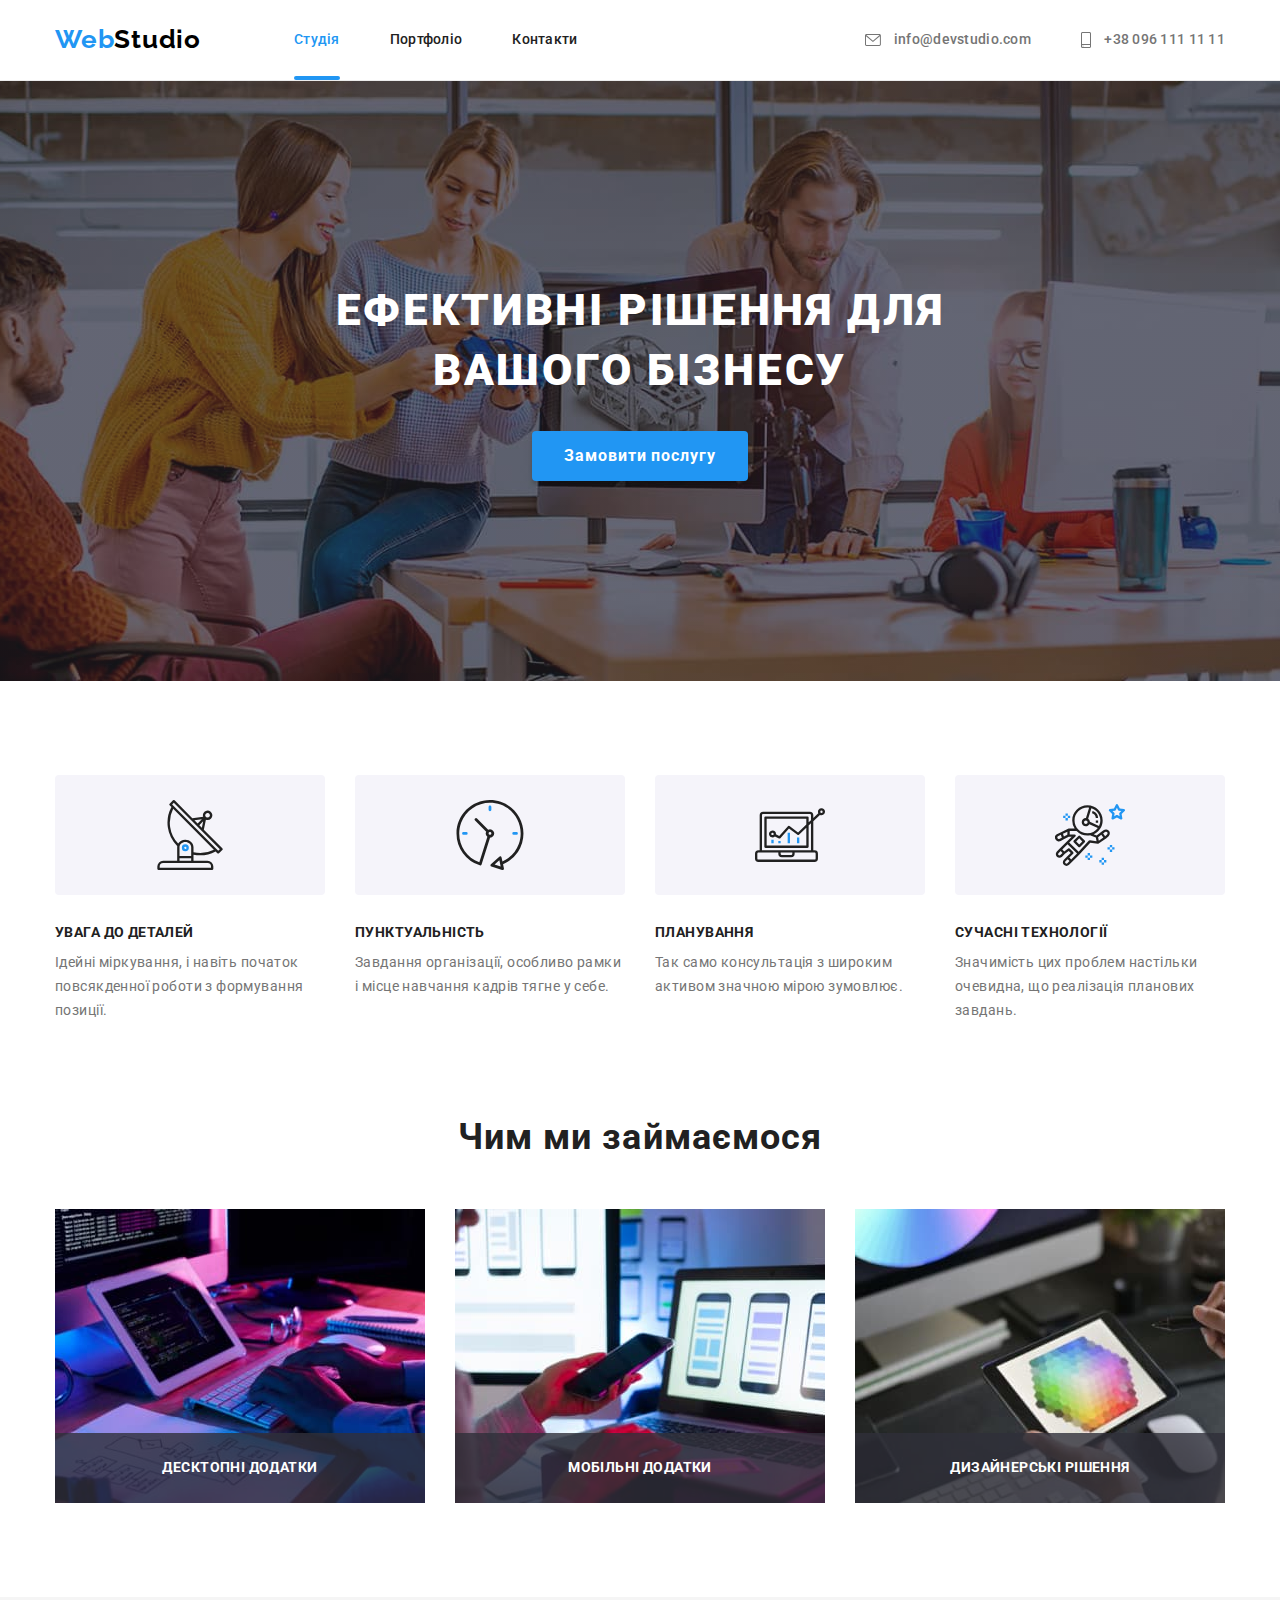
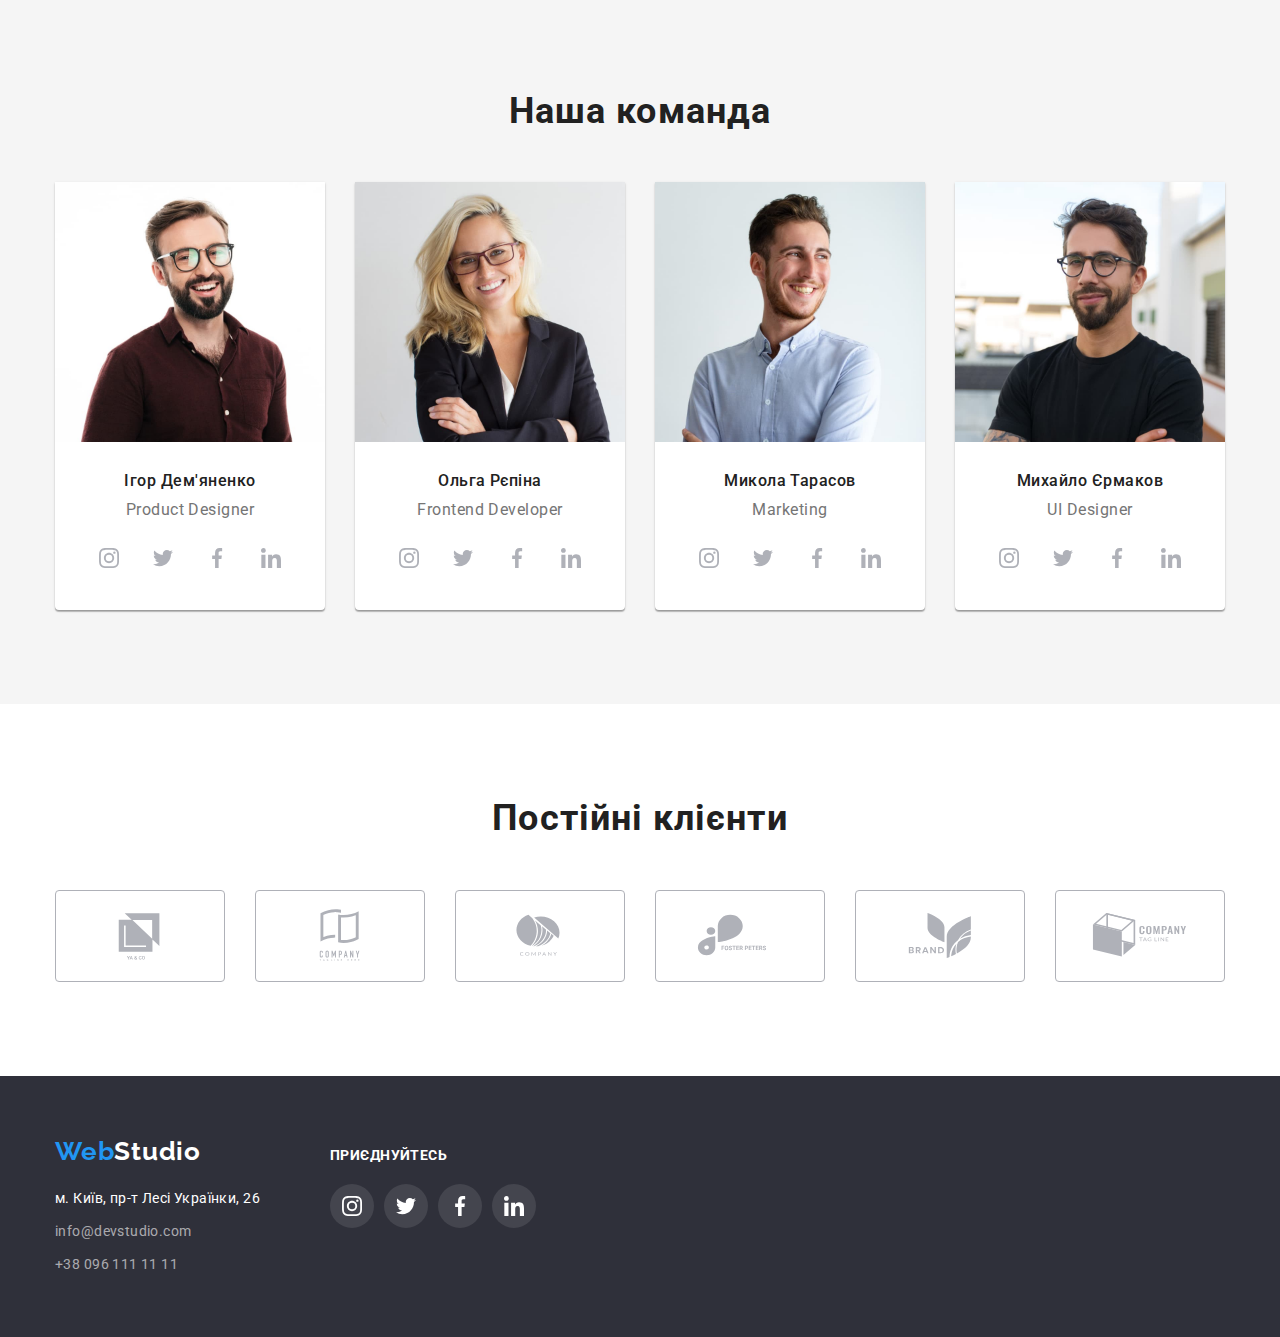
==== index.html @ e6bd4885 "start" ====
<!DOCTYPE html>
<html lang="uk">

  <head>
    <meta charset="UTF-8" />
    <meta http-equiv="X-UA-Compatible" content="IE=edge" />
    <meta name="viewport" content="width=device-width, initial-scale=1.0" />
    <link rel="preconnect" href="https://fonts.googleapis.com" />
    <link rel="preconnect" href="https://fonts.gstatic.com" crossorigin />
    <link
      href="https://fonts.googleapis.com/css2?family=Raleway:wght@700&family=Roboto:wght@400;500;700;900&display=swap"
      rel="stylesheet" />
    <link rel="stylesheet" href="https://cdn.jsdelivr.net/npm/modern-normalize@1.1.0/modern-normalize.min.css" />
    <link rel="stylesheet" href="./css/styles.css" />
    <title>Студія</title>
  </head>

  <body>
    <header class="page-header">
      <div class="container page-header-container">
        <nav class="page-nav">
          <a class="logo logo-header" href="./index.html">Web<span class="logo-beginning">Studio</span>
          </a>
          <ul class="list-nav">
            <li class="nav-item">
              <a href="./index.html" class="list-nav-item item current">Студія</a>
            </li>
            <li class="nav-item">
              <a href="./portfolio.html" class="list-nav-item item">Портфоліо</a>
            </li>
            <li class="nav-item">
              <a href="" class="list-nav-item item">Контакти</a>
            </li>
          </ul>
        </nav>
        <ul class="list-contacts">
          <li class="nav-item">

            <a href="mailto:info@devstudio.com" class="list-contacts-item item" aria-label="емайл">
              <svg class="icon-contacts" width="16" height="12">
                <use href="./images/icons.svg#icon-mail"></use>
              </svg>
              info@devstudio.com</a>
          </li>
          <li class="nav-item">
            <a href="tel:+380961111111" class="list-contacts-item item">
              <svg class="icon-contacts" width="10" height="16">
                <use href="./images/icons.svg#icon-smartphone"></use>
              </svg>
              +38 096 111 11 11</a>
          </li>
        </ul>
      </div>
    </header>

    <main id="Студія">
      <section class="hero">
        <div class="container">
          <h1 class="hero-title">Ефективні рішення для вашого бізнесу</h1>
          <button type="button" class="hero-btn" data-modal-open>Замовити послугу</button>
        </div>
      </section>
      <section class="section">
        <div class="container advantage">
          <h2 class="visually-hidden">Наші особливості</h2>
          <ul class="advantages-list">
            <li class="advantage-item">
              <div class="bcg-icon-advantage">
                <svg class="icon-advantage" width="70" height="70">
                  <use href="./images/icons.svg#icon-antenna"></use>
                </svg>
              </div>
              <h3 class="advantage-title">Увага до деталей</h3>
              <p class="advantage-text">
                Ідейні міркування, і навіть початок повсякденної роботи з
                формування позиції.
              </p>
            </li>
            <li class="advantage-item">
              <div class="bcg-icon-advantage">
                <svg class="icon-advantage" width="70" height="70">
                  <use href="./images/icons.svg#icon-clock"></use>
                </svg>
              </div>
              <h3 class="advantage-title">Пунктуальність</h3>
              <p class="advantage-text">
                Завдання організації, особливо рамки і місце навчання кадрів
                тягне у себе.
              </p>
            </li>
            <li class="advantage-item">
              <div class="bcg-icon-advantage">
                <svg class="icon-advantage" width="70" height="70">
                  <use href="./images/icons.svg#icon-diagram"></use>
                </svg>
              </div>

              <h3 class="advantage-title">Планування</h3>
              <p class="advantage-text">
                Так само консультація з широким активом значною мірою зумовлює.
              </p>
            </li>
            <li class="advantage-item">
              <div class="bcg-icon-advantage">
                <svg class="icon-advantage" width="70" height="70">
                  <use href="./images/icons.svg#icon-astronaut"></use>
                </svg>
              </div>
              <h3 class="advantage-title">Сучасні технології</h3>
              <p class="advantage-text">
                Значимість цих проблем настільки очевидна, що реалізація
                планових завдань.
              </p>
            </li>
          </ul>
        </div>
      </section>
      <section class="section creation">
        <div class="container">
          <h2 class="title">Чим ми займаємося</h2>
          <ul class="creation-list">
            <li class="creation-list-item">
              <div class="creation-card">
                <img src="./images/desktop_applications.jpg" alt="Створення десктопних програм" width="370" height="294"
                  class="creation-item" />
                <p class="creation-text">Десктопні додатки</p>
              </div>
            </li>
            <li class="creation-list-item">
              <div class="creation-card">
                <img src="./images/mobile_applications.jpg" alt="Створення мобільних програм" width="370" height="294"
                  class="creation-item" />
                <p class="creation-text">Мобільні додатки</p>
              </div>

            </li>
            <li class="creation-list-item">
              <div class="creation-card">
                <img src="./images/design_solutions.jpg" alt="Створення дизайнерських рішень" width="370" height="294"
                  class="creation-item" />
                <p class="creation-text">Дизайнерські рішення</p>
              </div>
            </li>
          </ul>
        </div>
      </section>
      <section class="section team">
        <div class="container">
          <h2 class="title">Наша команда</h2>
          <ul class="team-list">
            <li class="team-list-item">
              <img src="./images/product_designer.jpg" alt="Портрет дезайнера продукту" width="270" height="260" />
              <div class="team-info">
                <h3 class="team-worker">Ігор Дем'яненко</h3>
                <p lang="en" class="team-jobs">Product Designer</p>
                <ul class="team-social-list">
                  <li class="social-list-item">
                    <a href="" class="social-list-link">
                      <svg aria-label="іконка інстаграму " class="social-list-icon" width="20" height="20">
                        <use href="./images/icons.svg#icon-instagram"></use>
                      </svg>
                    </a>
                  </li>
                  <li class="social-list-item">
                    <a href="" class="social-list-link">
                      <svg aria-label="іконка твітеру " class="social-list-icon" width="20" height="20">
                        <use href="./images/icons.svg#icon-twitter"></use>
                      </svg>
                    </a>
                  </li>
                  <li class="social-list-item">
                    <a href="" class="social-list-link">
                      <svg aria-label="іконка фейсбуку " class="social-list-icon" width="20" height="20">
                        <use href="./images/icons.svg#icon-facebook"></use>
                      </svg>
                    </a>
                  </li>
                  <li class="social-list-item">
                    <a href="" class="social-list-link">
                      <svg aria-label="іконка лінкедіну " class="social-list-icon" width="20" height="20">
                        <use href="./images/icons.svg#icon-linkedin"></use>
                      </svg>
                    </a>
                  </li>
                </ul>


              </div>
            </li>
            <li class="team-list-item">
              <img src="./images/developer.jpg" alt="Портрет розробника" width="270" height="260" />
              <div class="team-info">
                <h3 class="team-worker">Ольга Рєпіна</h3>
                <p lang="en" class="team-jobs">Frontend Developer</p>
                <ul class="team-social-list">
                  <li class="social-list-item">
                    <a href="" class="social-list-link">
                      <svg aria-label="іконка інстаграму " class="social-list-icon" width="20" height="20">
                        <use href="./images/icons.svg#icon-instagram"></use>
                      </svg>
                    </a>
                  </li>
                  <li class="social-list-item">
                    <a href="" class="social-list-link">
                      <svg aria-label="іконка твітеру " class="social-list-icon" width="20" height="20">
                        <use href="./images/icons.svg#icon-twitter"></use>
                      </svg>
                    </a>
                  </li>
                  <li class="social-list-item">
                    <a href="" class="social-list-link">
                      <svg aria-label="іконка фейсбуку " class="social-list-icon" width="20" height="20">
                        <use href="./images/icons.svg#icon-facebook"></use>
                      </svg>
                    </a>
                  </li>
                  <li class="social-list-item">
                    <a href="" class="social-list-link">
                      <svg aria-label="іконка лінкедіну " class="social-list-icon" width="20" height="20">
                        <use href="./images/icons.svg#icon-linkedin"></use>
                      </svg>
                    </a>
                  </li>
                </ul>

              </div>
            </li>
            <li class="team-list-item">
              <img src="./images/marceting.jpg" alt="Портрет маркетолога" width="270" height="260" />
              <div class="team-info">
                <h3 class="team-worker">Микола Тарасов</h3>
                <p lang="en" class="team-jobs">Marketing</p>
                <ul class="team-social-list">
                  <li class="social-list-item">
                    <a href="" class="social-list-link">
                      <svg aria-label="іконка інстаграму " class="social-list-icon" width="20" height="20">
                        <use href="./images/icons.svg#icon-instagram"></use>
                      </svg>
                    </a>
                  </li>
                  <li class="social-list-item">
                    <a href="" class="social-list-link">
                      <svg aria-label="іконка твітеру " class="social-list-icon" width="20" height="20">
                        <use href="./images/icons.svg#icon-twitter"></use>
                      </svg>
                    </a>
                  </li>
                  <li class="social-list-item">
                    <a href="" class="social-list-link">
                      <svg aria-label="іконка фейсбуку " class="social-list-icon" width="20" height="20">
                        <use href="./images/icons.svg#icon-facebook"></use>
                      </svg>
                    </a>
                  </li>
                  <li class="social-list-item">
                    <a href="" class="social-list-link">
                      <svg aria-label="іконка лінкедіну " class="social-list-icon" width="20" height="20">
                        <use href="./images/icons.svg#icon-linkedin"></use>
                      </svg>
                    </a>
                  </li>
                </ul>

              </div>
            </li>
            <li class="team-list-item">
              <img src="./images/ui_designer.jpg" alt="Портрет графічного дизайнера" width="270" height="260" />
              <div class="team-info">
                <h3 class="team-worker">Михайло Єрмаков</h3>
                <p lang="en" class="team-jobs">UI Designer</p>
                <ul class="team-social-list">
                  <li class="social-list-item">
                    <a href="" class="social-list-link">
                      <svg aria-label="іконка інстаграму " class="social-list-icon" width="20" height="20">
                        <use href="./images/icons.svg#icon-instagram"></use>
                      </svg>
                    </a>
                  </li>
                  <li class="social-list-item">
                    <a href="" class="social-list-link">
                      <svg aria-label="іконка твітеру " class="social-list-icon" width="20" height="20">
                        <use href="./images/icons.svg#icon-twitter"></use>
                      </svg>
                    </a>
                  </li>
                  <li class="social-list-item">
                    <a href="" class="social-list-link">
                      <svg aria-label="іконка фейсбуку " class="social-list-icon" width="20" height="20">
                        <use href="./images/icons.svg#icon-facebook"></use>
                      </svg>
                    </a>
                  </li>
                  <li class="social-list-item">
                    <a href="" class="social-list-link">
                      <svg aria-label="іконка лінкедіну " class="social-list-icon" width="20" height="20">
                        <use href="./images/icons.svg#icon-linkedin"></use>
                      </svg>
                    </a>
                  </li>
                </ul>

              </div>
            </li>
          </ul>
        </div>
      </section>
      <section class=" section customers">
        <div class="container">
          <h2 class="title">Постійні клієнти</h2>
          <ul class="customers-list">
            <li class="customers-list-item">
              <a class="customers-link" href="">
                <svg class="icon-customers" width="106" height="60">
                  <use href="./images/icons.svg#icon-first-company"></use>
                </svg>
              </a>
            </li>
            <li class="customers-list-item">
              <a class="customers-link" href="">
                <svg class="icon-customers" width="106" height="60">
                  <use href="./images/icons.svg#icon-second-company"></use>
                </svg>
              </a>
            </li>
            <li class="customers-list-item">
              <a class="customers-link" href="">
                <svg class="icon-customers" width="106" height="60">
                  <use href="./images/icons.svg#icon-third-company"></use>
                </svg>
              </a>
            </li>
            <li class="customers-list-item">
              <a class="customers-link" href="">
                <svg class="icon-customers" width="106" height="60">
                  <use href="./images/icons.svg#icon-fourth-company"></use>
                </svg>
              </a>
            </li>
            <li class="customers-list-item">
              <a class="customers-link" href="">
                <svg class="icon-customers" width="106" height="60">
                  <use href="./images/icons.svg#icon-fifth-company"></use>
                </svg>
              </a>
            </li>
            <li class="customers-list-item">
              <a class="customers-link" href="">
                <svg class="icon-customers" width="106" height="60">
                  <use href="./images/icons.svg#icon-sixth-company"></use>
                </svg>
              </a>
            </li>
          </ul>

        </div>
      </section>
    </main>
    <footer class="end">
      <div class="container footer">
        <address class="footer-address">
          <a class="logo logo-footer" href="./index.html">Web<span class="logo-end">Studio</span>
          </a>
          <ul class="end-list">
            <li class="end-item">
              <a href="https://goo.gl/maps/i76kAnxAng7i5AZp6" target="_blank" rel="noopener noreferrer nofollow"
                class="end-list-item item maps">м. Київ, пр-т Лесі Українки, 26</a>
            </li>
            <li class="end-item">
              <a href="mailto:info@devstudio.com" class="end-list-item item">info@devstudio.com</a>
            </li>
            <li class="end-item">
              <a href="tel:+380961111111" class="end-list-item item">+38 096 111 11 11</a>
            </li>
          </ul>
        </address>
        <div class="footer-social">
          <p class="footer-text-social">приєднуйтесь</p>
          <ul class="footer-social-list">
            <li class="footer-social-list-item">
              <a href="" class=" social-list-link footer-social-list-link">
                <svg aria-label="іконка інстаграму " class="footer-social-list-icon" width="20" height="20">
                  <use href="./images/icons.svg#icon-instagram"></use>
                </svg>
              </a>
            </li>
            <li class="footer-social-list-item">
              <a href="" class="social-list-link footer-social-list-link">
                <svg aria-label="іконка твітеру " class="footer-social-list-icon" width="20" height="20">
                  <use href="./images/icons.svg#icon-twitter"></use>
                </svg>
              </a>
            </li>
            <li class="footer-social-list-item">
              <a href="" class="social-list-link footer-social-list-link">
                <svg aria-label="іконка фейсбуку " class="footer-social-list-icon" width="20" height="20">
                  <use href="./images/icons.svg#icon-facebook"></use>
                </svg>
              </a>
            </li>
            <li class="footer-social-list-item">
              <a href="" class="social-list-link footer-social-list-link">
                <svg aria-label="іконка лінкедіну " class="footer-social-list-icon" width="20" height="20">
                  <use href="./images/icons.svg#icon-linkedin"></use>
                </svg>
              </a>
            </li>
          </ul>

        </div>

      </div>
    </footer>
    <div class="backdrop is-hidden" data-modal>
      <div class="modal">
        <button type="button" class="modal-close-btn" data-modal-close>
          <svg class="modal-close-icon" width="18" height="18">
            <use href="./images/icons.svg#icon-close"></use>
          </svg>
        </button>
      </div>
    </div>
    <script src="./js/modal.js"></script>
  </body>

</html>
---- css/styles.css ----
:root {
    --accent-color: #2196F3;
    --primari-text-color-teme-dark: #ffffff;
    --secondary-text-color-teme-dark: rgba(255, 255, 255, 0.6);
    --primari-text-color-teme-light: #757575;
    --secondary-text-color-teme-light: #212121;
    --fon-teme-dark: #2F303A;
    --fon-teme-light: #F5F5F5;
    --color-logo-header: #000;
    --color-logo-footer: #fff;
    --color-btn-active: #188CE8;
    --color-btn: #F5F4FA;
    --color-boody: #ffffff;
    --normal-font-weding: font-weight: 400;
    --transition-dur-and-func: 250ms cubic-bezier(0.4, 0, 0.2, 1);
}

h1,
h2,
h3,
p {
    margin-top: 0;
    margin-bottom: 0;
}

ul {
    margin-top: 0;
    margin-bottom: 0;
    padding-left: 0;
    list-style: none;
}

img {
    display: block;
    min-width: 100%;
    height: auto;
}

body {
    font-family: 'Roboto', sans-serif;
    background-color: var(--color-boody);
    color: var(--primari-text-color-teme-light);
    font-weight: var(--normal-font-weding);

}

.container {
    width: 1200px;
    margin-left: auto;
    margin-right: auto;
    padding-left: 15px;
    padding-right: 15px;

}

/* HEADER */
.page-header {
    border-bottom: 1px solid #ECECEC;
}

.logo {
    font-family: 'Raleway', sans-serif;
    font-weight: 700;
    font-size: 26px;
    line-height: 1.2;
    letter-spacing: 0.03em;
    color: var(--accent-color);
    text-decoration: none;

}

.logo-header {
    margin-right: 93px;
}


.logo-beginning {
    color: var(--color-logo-header);
}

.item {
    text-decoration: none;

}

.logo-header,
.list-nav-item,
.list-contacts-item {
    padding-top: 24px;
    padding-bottom: 25px;
}

.page-nav,
.page-header-container,
.list-nav,
.list-contacts {
    display: flex;
    align-items: center;

}

.page-header-container,
.list-nav,
.list-contacts {
    column-gap: 50px;

}

.icon-contacts {
    margin-right: 10px;
    fill: currentColor;
    vertical-align: middle;
}


.list-contacts {
    margin-left: auto;
}

.list-nav,
.list-contacts {
    font-weight: 500;
    font-size: 14px;
    line-height: 1.14;
    letter-spacing: 0.02em;
}

.list-nav-item {
    position: relative;
    color: var(--secondary-text-color-teme-light);
    transition: color var(--transition-dur-and-func);
}

.list-contacts-item {
    color: var(--primari-text-color-teme-light);
    transition: color var(--transition-dur-and-func);
}

.list-nav-item:hover,
.list-nav-item:focus {
    color: var(--accent-color);
}

.list-contacts-item:hover,
.list-contacts-item:focus {
    color: var(--accent-color);

}

.list-nav .item.current {
    color: var(--accent-color);
}

.current::after {
    content: '';
    position: absolute;
    display: block;
    width: 100%;
    height: 4px;
    border-radius: 2px;
    background-color: var(--accent-color);
    bottom: -8px;

}


/* HERO */
.hero {
    max-width: 1600px;
    height: 600px;
    margin-left: auto;
    margin-right: auto;
    padding-top: 200px;
    padding-bottom: 200px;
    background-color: #C4C4C4;
    text-align: center;
    background-image: linear-gradient(rgba(47, 48, 58, 0.4), rgba(47, 48, 58, 0.4)),
        url(../images/hero.jpg);
    background-repeat: no-repeat;
    background-position: center;
    background-size: cover;


}

.hero-title {
    margin-bottom: 30px;
    width: 700px;
    margin-left: auto;
    margin-right: auto;


    font-weight: 900;
    font-size: 44px;
    line-height: 1.36;
    letter-spacing: 0.06em;
    text-transform: uppercase;
    color: var(--primari-text-color-teme-dark);
}

.title {
    text-align: center;
    margin-bottom: 50px;
    font-weight: 700;
    font-size: 36px;
    line-height: 1.16;
    letter-spacing: 0.03em;
    color: var(--secondary-text-color-teme-light);
}

.hero-btn {
    padding-top: 10px;
    padding-bottom: 10px;
    padding-left: 32px;
    padding-right: 32px;


    font-weight: 700;
    font-size: 16px;
    line-height: 1.87;
    letter-spacing: 0.06em;
    cursor: pointer;
    background-color: var(--accent-color);
    color: var(--primari-text-color-teme-dark);
    border: 0;
    box-shadow: 0px 4px 4px rgba(0, 0, 0, 0.15);
    border-radius: 4px;
    border-color: transparent;
    transition: background-color var(--transition-dur-and-func);


}

.hero-btn:hover,
.hero-btn:focus {
    background-color: var(--color-btn-active);
}

/* ADVANTAGES */
.bcg-icon-advantage {
    display: flex;
    justify-content: center;
    align-items: center;
    height: 120px;
    background: #F5F4FA;
    border-radius: 4px;
    margin-bottom: 30px;
}

.icon-advantage {}

.section {
    padding-top: 94px;
    padding-bottom: 94px;
}

.advantages-list {
    display: flex;
}

.advantage-item {
    width: calc((100% - 90px) / 4);
    margin-right: 30px;
}

.advantage-item:nth-child(4n) {
    margin-right: 0;
}


.visually-hidden {
    position: absolute;
    white-space: nowrap;
    width: 1px;
    height: 1px;
    overflow: hidden;
    border: 0;
    padding: 0;
    clip: rect(0 0 0 0);
    clip-path: inset(50%);
    margin: -1px;
}

.advantage-title {
    margin-bottom: 10px;
    font-weight: 700;
    font-size: 14px;
    line-height: 1.14;
    letter-spacing: 0.03em;
    text-transform: uppercase;
    color: var(--secondary-text-color-teme-light);

}

.advantage-text {
    font-size: 14px;
    line-height: 1.71;
    letter-spacing: 0.03em;
}

/* CREATION */
.creation {
    padding-top: 0;
}

.creation-list {
    display: flex;
}

.creation-list-item {
    width: calc((100% - 60px) / 3);
    margin-right: 30px;
}

.creation-list-item:nth-child(3n) {
    margin-right: 0;
}

.creation-card {
    position: relative;
}

.creation-text {
    position: absolute;
    display: flex;
    justify-content: center;
    align-items: center;
    font-weight: 700;
    font-size: 14px;
    line-height: 1.14;
    text-align: center;
    letter-spacing: 0.03em;
    text-transform: uppercase;
    color: #FFFFFF;
    background-color: rgba(47, 48, 58, 0.8);
    bottom: 0;
    width: 100%;
    height: 70px;


}


/* TEAM */
.team {
    text-align: center;
    background: #F5F5F5;

}

.team-list {
    display: flex;

}

.team-list-item {
    width: calc((100% - 90px) / 4);
    margin-right: 30px;
    background: #fff;
    box-shadow: 0px 1px 3px rgba(0, 0, 0, 0.12), 0px 1px 1px rgba(0, 0, 0, 0.14), 0px 2px 1px rgba(0, 0, 0, 0.2);
    border-radius: 0px 0px 4px 4px;
}

.team-list-item:nth-child(4n) {
    margin-right: 0;
}

.team-worker {
    margin-bottom: 10px;
    font-weight: 500;
    font-size: 16px;
    line-height: 1.18;
    letter-spacing: 0.03em;
    color: var(--secondary-text-color-teme-light);
}

.team-jobs {
    font-size: 16px;
    line-height: 1.18;
    letter-spacing: 0.03em;
    margin-bottom: 16px;
}

.team-info {
    padding-top: 30px;
    padding-right: 30px;
    padding-left: 30px;
    padding-bottom: 30px;

}

.team-social-list,
.footer-social-list {
    display: flex;
    justify-content: center;
    column-gap: 10px;
}

.social-list-link {
    display: flex;
    align-items: center;
    justify-content: center;
    width: 44px;
    height: 44px;
    border-radius: 50%;
    background-color: #ffffff;
    transition: background-color var(--transition-dur-and-func);
}

.social-list-icon {
    fill: #AFB1B8;
    transition: fill var(--transition-dur-and-func);
}

.social-list-link:hover,
.social-list-link:focus {
    background-color: var(--accent-color);
}

.social-list-link:hover .social-list-icon,
.social-list-link:focus .social-list-icon {
    fill: #ffffff;
}

/* CUSTOMERS */
.customers-list {
    display: flex;
}

.customers-list-item {
    width: calc((100% - 150px) / 6);
    margin-right: 30px;

}

.customers-link {
    display: flex;
    justify-content: center;
    align-items: center;
    height: 92px;
    border: 1px solid #AFB1B8;
    border-radius: 4px;
    transition: border var(--transition-dur-and-func);

}

.customers-list-item:nth-child(6n) {
    margin-right: 0;
}

.icon-customers {
    fill: #AFB1B8;
    transition: fill var(--transition-dur-and-func);
}

.customers-link:hover,
.customers-link:focus {
    border: 1px solid var(--accent-color);
    border-radius: 4px;

}

.customers-link:hover .icon-customers,
.customers-link:focus .icon-customers {
    fill: var(--accent-color);

}


/* FOOTER */
address {
    font-style: normal;
    margin-right: 70px;
}

.end {
    padding-top: 60px;
    padding-bottom: 60px;
    background-color: var(--fon-teme-dark);
}

.logo-footer {
    display: inline-block;
    margin-bottom: 20px;
}

.logo-end {
    color: var(--color-logo-footer);
}


.end-list-item {
    font-size: 14px;
    line-height: 1.71;
    letter-spacing: 0.03em;
    color: var(--secondary-text-color-teme-dark);
    transition: color var(--transition-dur-and-func);

}

.end-item:not(:last-child) {
    margin-bottom: 9px;
}

.end-list-item:hover,
.end-list-item:focus {
    color: var(--accent-color);
}

.maps {
    color: var(--primari-text-color-teme-dark);

}

.footer-social-list-link {
    background: rgba(255, 255, 255, 0.1);
}

.footer-social-list-icon {
    fill: #fff;
}

.footer-text-social {
    font-weight: 700;
    font-size: 14px;
    line-height: 1.14;
    letter-spacing: 0.03em;
    text-transform: uppercase;
    color: #FFFFFF;
    margin-bottom: 20px;

}

.footer {
    display: flex;
    align-items: baseline;
}


/* PORTFOLIO */

.filter {
    margin-bottom: 50px;
    display: flex;
    justify-content: center;
    column-gap: 8px;


}

.filter-btn {
    min-width: 73px;
    padding-top: 6px;
    padding-bottom: 6px;
    padding-left: 20px;
    padding-right: 20px;
    font-weight: 500;
    font-size: 16px;
    line-height: 1.62;
    letter-spacing: 0.03em;
    cursor: pointer;
    background-color: var(--color-btn);
    color: var(--secondary-text-color-teme-light);
    border-color: transparent;
    border-radius: 4px;
    transition: color var(--transition-dur-and-func), background-color var(--transition-dur-and-func), box-shadow var(--transition-dur-and-func);
}

.filter-btn:hover,
.filter-btn:focus {
    background-color: var(--accent-color);
    color: var(--primari-text-color-teme-dark);
    box-shadow: 0px 3px 1px rgba(0, 0, 0, 0.1), 0px 1px 2px rgba(0, 0, 0, 0.08), 0px 2px 2px rgba(0, 0, 0, 0.12);

}
.filter-active{
    background-color: var(--accent-color);
    color: #fff;
    box-shadow: 0px 3px 1px rgba(0, 0, 0, 0.1), 0px 1px 2px rgba(0, 0, 0, 0.08), 0px 2px 2px rgba(0, 0, 0, 0.12);

}

.project-list {
    display: flex;
    flex-wrap: wrap;

}

.project-item {
    width: calc((100% - 60px) / 3);
    margin-right: 30px;
    margin-bottom: 30px;
}

.project-item:nth-child(3n) {
    margin-right: 0;
}

.project-item:nth-last-child(-n + 3) {
    margin-bottom: 0;
}



.card {
    padding-top: 20px;
    padding-bottom: 20px;
    padding-right: 24px;
    padding-left: 24px;
    border-bottom: 1px solid #EEEEEE;
    border-left: 1px solid #EEEEEE;
    border-right: 1px solid #EEEEEE;
}

.project-title {
    margin-bottom: 4px;
    font-weight: 700;
    font-size: 18px;
    line-height: 2;
    letter-spacing: 0.06em;
    color: var(--secondary-text-color-teme-light);
}

.project-text {

    font-size: 16px;
    line-height: 1.88;
    letter-spacing: 0.03em;
    color: #757575;
}

.project-card {
    display: block;
    transition: box-shadow var(--transition-dur-and-func);
}

.project-card:hover,
.project-card:focus {
    box-shadow: 0px 1px 1px rgba(0, 0, 0, 0.12), 0px 4px 4px rgba(0, 0, 0, 0.06), 1px 4px 6px rgba(0, 0, 0, 0.16);
}

.project-list-img-wrapper {
    position: relative;
    overflow: hidden;
}

.overlay {
    display: flex;
    justify-content: center; 
    align-items: center;
    font-weight: 400;
    font-size: 18px;
    line-height: 1.56;
    letter-spacing: 0.03em;

    position: absolute;
    top: 1px;
    left: 0;
    height: 100%;
    width: 100%;

    color: #FFFFFF;
    background-color: rgba(33, 150, 243, 0.9);

    padding-left: 24px;
    padding-right: 24px;

    overflow: auto;
    transform: translateY(100%);
    transition: transform var(--transition-dur-and-func);


}

.project-card-wrapper:hover .overlay,
.project-card-wrapper:focus .overlay {
    transform: translateY(0%);
}

.backdrop {
    position: fixed;
    z-index: 100;
    top: 0;
    left: 0;
    width: 100%;
    height: 100%;
    background-color: rgba(0, 0, 0, 0.2);
    opacity: 1;
    transition: opacity var(--transition-dur-and-func);
}

.backdrop.is-hidden {
    opacity: 0;
    visibility: hidden;
    pointer-events: none;

}

.modal {
    position: absolute;
    top: 50%;
    left: 50%;
    transform: translate(-50%, -50%);
    width: 528px;
    height: 581px;
    background: #FFFFFF;
    box-shadow: 0px 1px 3px rgba(0, 0, 0, 0.12), 0px 1px 1px rgba(0, 0, 0, 0.14), 0px 2px 1px rgba(0, 0, 0, 0.2);
    border-radius: 4px;
    transition: transform var(--transition-dur-and-func);

}

.modal-close-btn {
    position: absolute;
    top: 8px;
    right: 8px;
    display: flex;
    align-items: center;
    justify-content: center;
    width: 30px;
    height: 30px;
    border-radius: 50%;
    background-color: transparent;
    border: 1px solid rgba(0, 0, 0, 0.1);
    padding: 0;
    cursor: pointer;




}
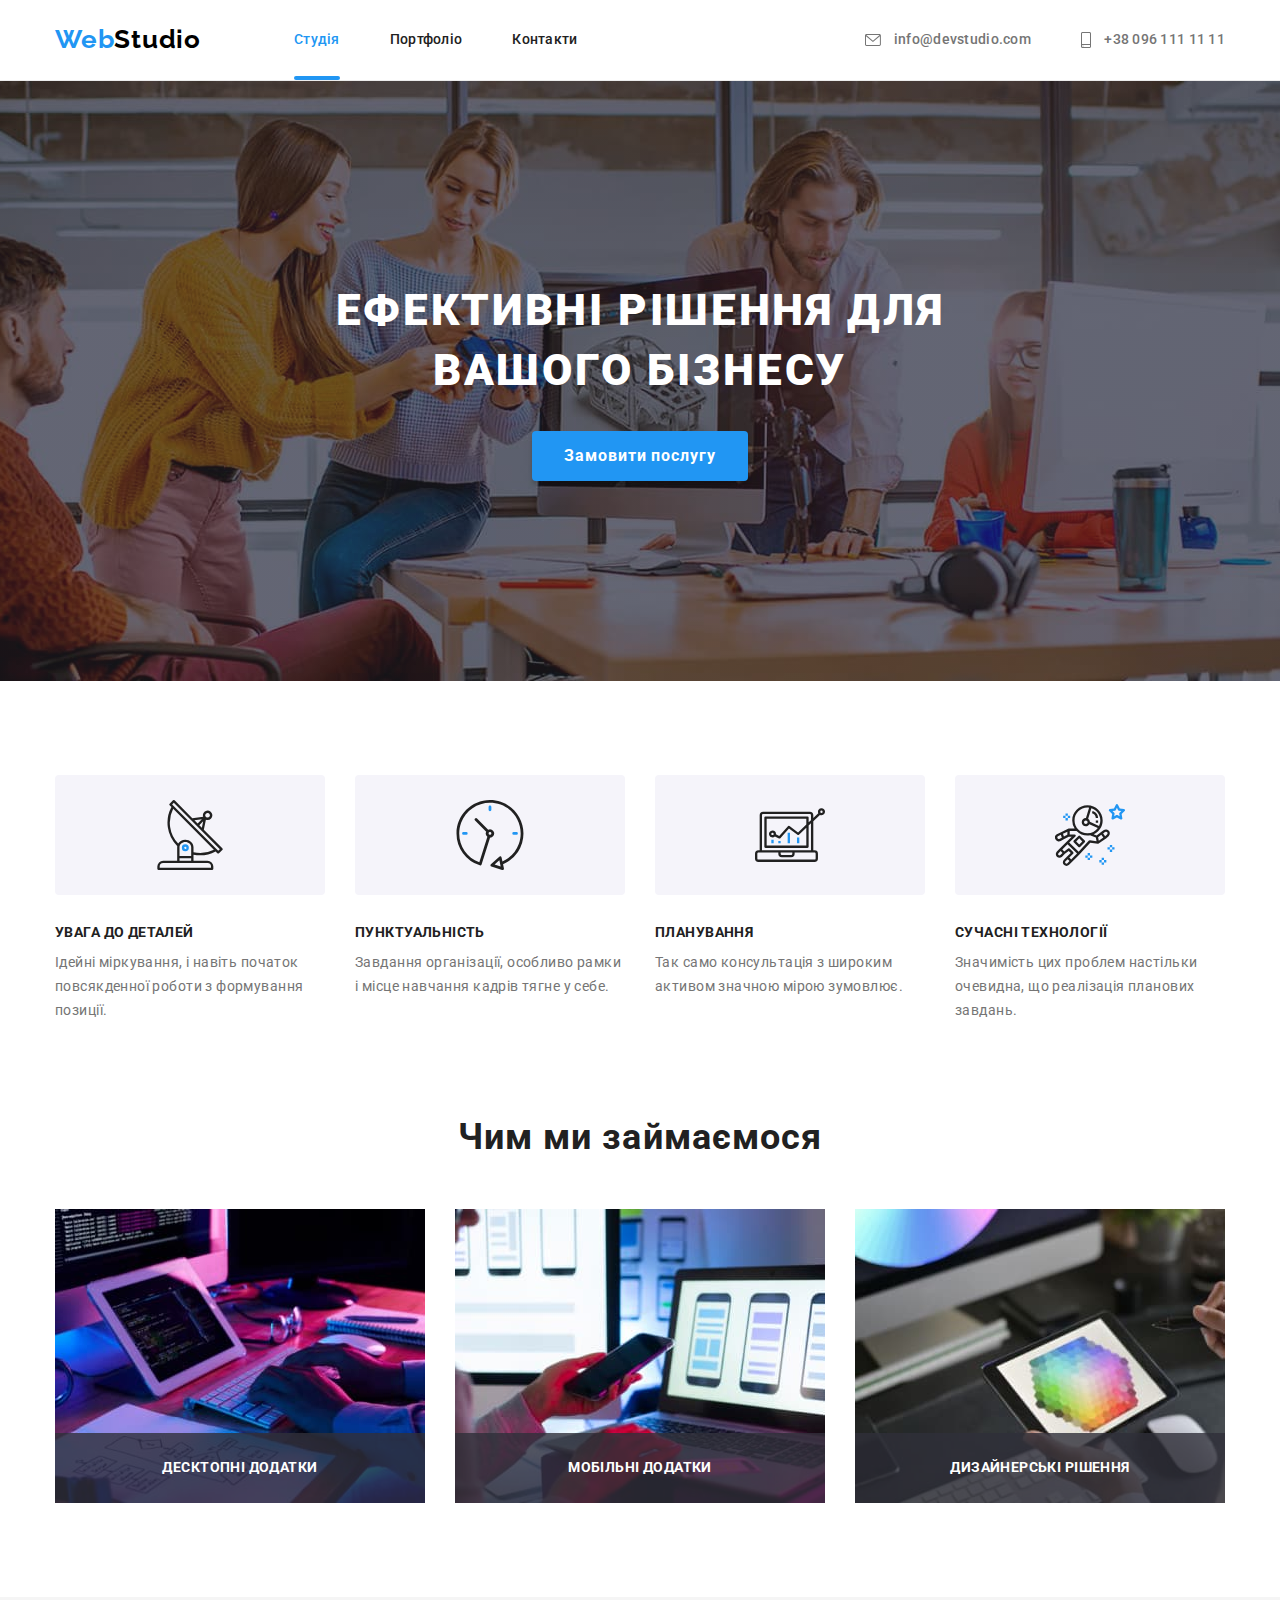
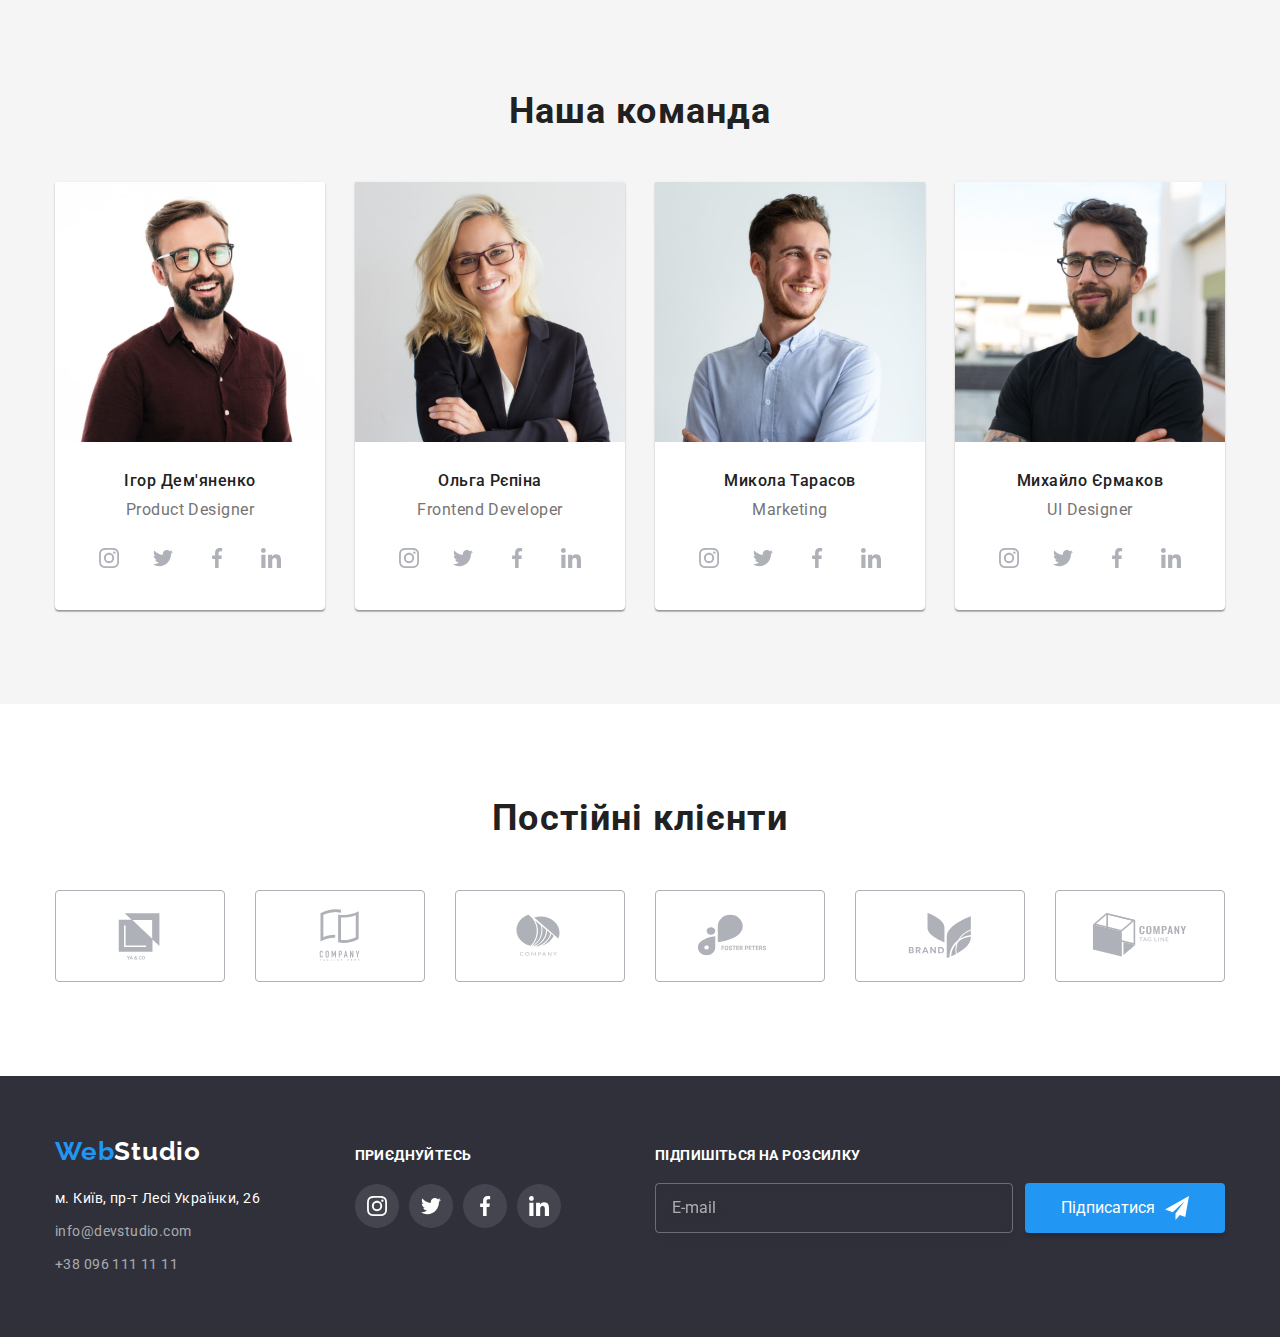
==== commit d21e7d94: "created forms" ====
--- a/index.html
+++ b/index.html
@@ -406,6 +406,22 @@
             </li>
           </ul>
 
+
+        </div>
+        <div class="footer-modal">
+          <form class="footer-form">
+
+            <label class="footer-form-label">
+              <p class="footer-form-text">Підпишіться на розсилку</p>
+              <input type="email" class="footer-form-input" type="text" required placeholder="E-mail">
+            </label>
+            <button class="footer-form-btn" type="submit">Підписатися
+              <svg class="footer-form-btn-icon" width="24" height="24">
+                <use href="./images/icons.svg#icon-telegram"></use>
+              </svg>
+            </button>
+
+          </form>
         </div>
 
       </div>
@@ -417,6 +433,58 @@
             <use href="./images/icons.svg#icon-close"></use>
           </svg>
         </button>
+        <p class="modal-form-title">Залиште свої дані, ми вам передзвонимо</p>
+        <form class="modal-form">
+          <label class="modal-form-filed">
+            <span class="modal-form-field-desc">Ім'я</span>
+            <span class="modal-form-input-wrapper">
+              <input type="text" class="modal-form-input" required pattern="[a-zA-Zа-яА-ЯіІїЇ]+" name="user_name" />
+              <svg class="modal-form-input-icon" width="18" height="18">
+                <use href="./images/icons.svg#icon-person"></use>
+              </svg>
+
+            </span>
+
+          </label>
+          <label class="modal-form-field">
+            <span class="modal-form-field-desc">Телефон</span>
+            <span class="modal-form-input-wrapper">
+
+              <input type="tel" class="modal-form-input" required pattern="[0-9]{3}-[0-9]{3}-[0-9]{2}-[0-9]{2}"
+                title="xxx-xxx-xx-xx" name="user_tel" />
+              <svg class="modal-form-input-icon" width="18" height="18">
+                <use href="./images/icons.svg#icon-tel"></use>
+            </span>
+            </svg>
+          </label>
+          <label class="modal-form-field">
+            <span class="modal-form-field-desc">Пошта</span>
+            <span class="modal-form-input-wrapper">
+              <input type="email" class="modal-form-input" required name="user_email" />
+              <svg class="modal-form-input-icon" width="18" height="18">
+                <use href="./images/icons.svg#icon-email"></use>
+              </svg>
+            </span>
+
+          </label>
+          <label class="modal-form-field">
+            <span class="modal-form-field-desc">Коментар</span>
+
+            <textarea name="user_message" class="modal-form-massage" placeholder="Введіть текст"></textarea>
+          </label>
+          <label class="modal-form-check-filed">
+            <input type="checkbox" class="modal-form-check visually-hidden" name="user-policy" required />
+            <svg class="modal-form-own-check" width="16" height="15">
+              <use class="modal-form-own-check-icon" href="./images/icons.svg#icon-check"></use>
+            </svg>
+            <svg class="modal-form-own-checkbox" width="16" height="15">
+              <use class="modal-form-own-checkbox-icon" href="./images/icons.svg#icon-checkbox"></use>
+            </svg>
+            <span class=" modal-form-field-desc-checkbox">Погоджуюся з розсилкою та приймаю &nbsp; <a
+                class="modal-form-field-desc-checkbox-link" href=""> Умови договору</a></span>
+          </label>
+          <button type="submit" class="modal-form-submit">Відправити</button>
+        </form>
       </div>
     </div>
     <script src="./js/modal.js"></script>
--- a/css/styles.css
+++ b/css/styles.css
@@ -470,7 +470,6 @@
 /* FOOTER */
 address {
     font-style: normal;
-    margin-right: 70px;
 }
 
 .end {
@@ -512,6 +511,7 @@
 
 }
 
+
 .footer-social-list-link {
     background: rgba(255, 255, 255, 0.1);
 }
@@ -534,6 +534,86 @@
 .footer {
     display: flex;
     align-items: baseline;
+    justify-content: space-between;
+}
+
+.footer-modal {
+    width: 570px;
+    height: 86px;
+    left: 815px;
+    top: 2748px;
+}
+
+.footer-form {
+    display: flex;
+    align-items: flex-end;
+}
+
+.footer-form-text {
+    font-weight: 700;
+    font-size: 14px;
+    line-height: 16px;
+    letter-spacing: 0.03em;
+    text-transform: uppercase;
+    margin-bottom: 20px;
+
+    color: var(--primari-text-color-teme-dark);
+}
+
+
+.footer-form-input {
+
+    width: 358px;
+    height: 50px;
+    left: 815px;
+    top: 2784px;
+    padding-left: 16px;
+    padding-right: 16px;
+    margin-right: 12px;
+
+    border: 1px solid rgba(255, 255, 255, 0.3);
+    filter: drop-shadow(0px 4px 4px rgba(0, 0, 0, 0.15));
+    border-radius: 4px;
+    background-color: transparent;
+    color: var(--primari-text-color-teme-dark);
+    transition: border-color var(--transition-dur-and-func)
+}
+
+.footer-form-input:focus {
+    outline: none;
+    border-color: var(--accent-color);
+}
+
+.footer-form-input::placeholder {
+    font-size: 16px;
+    line-height: 1.25;
+    color: rgba(255, 255, 255, 0.6);
+
+}
+
+.footer-form-btn {
+    display: flex;
+    align-items: center;
+    justify-content: center;
+    width: 200px;
+    height: 50px;
+
+    background-color: var(--accent-color);
+    box-shadow: 0px 4px 4px rgba(0, 0, 0, 0.15);
+    border-radius: 4px;
+    border-color: transparent;
+    color: #fff;
+    transition: background-color var(--transition-dur-and-func);
+
+}
+
+.footer-form-btn:hover,
+.footer-form-btn:focus {
+    background-color: var(--color-btn-active);
+}
+
+.footer-form-btn-icon {
+    margin-left: 10px;
 }
 
 
@@ -573,7 +653,8 @@
     box-shadow: 0px 3px 1px rgba(0, 0, 0, 0.1), 0px 1px 2px rgba(0, 0, 0, 0.08), 0px 2px 2px rgba(0, 0, 0, 0.12);
 
 }
-.filter-active{
+
+.filter-active {
     background-color: var(--accent-color);
     color: #fff;
     box-shadow: 0px 3px 1px rgba(0, 0, 0, 0.1), 0px 1px 2px rgba(0, 0, 0, 0.08), 0px 2px 2px rgba(0, 0, 0, 0.12);
@@ -646,7 +727,7 @@
 
 .overlay {
     display: flex;
-    justify-content: center; 
+    justify-content: center;
     align-items: center;
     font-weight: 400;
     font-size: 18px;
@@ -676,6 +757,8 @@
 .project-card-wrapper:focus .overlay {
     transform: translateY(0%);
 }
+
+/* BACKDROP */
 
 .backdrop {
     position: fixed;
@@ -696,6 +779,8 @@
 
 }
 
+/* MODAL WINDOW */
+
 .modal {
     position: absolute;
     top: 50%;
@@ -703,6 +788,7 @@
     transform: translate(-50%, -50%);
     width: 528px;
     height: 581px;
+    padding: 40px;
     background: #FFFFFF;
     box-shadow: 0px 1px 3px rgba(0, 0, 0, 0.12), 0px 1px 1px rgba(0, 0, 0, 0.14), 0px 2px 1px rgba(0, 0, 0, 0.2);
     border-radius: 4px;
@@ -724,8 +810,204 @@
     border: 1px solid rgba(0, 0, 0, 0.1);
     padding: 0;
     cursor: pointer;
-
-
-
+    transition: fill var(--transition-dur-and-func);
+
+}
+
+.modal-close-btn:hover,
+.modal-close-btn:focus {
+    fill: var(--accent-color);
+}
+
+
+.modal-form-title {
+    font-weight: 700;
+    font-size: 20px;
+    line-height: 1.15;
+    text-align: center;
+    letter-spacing: 0.03em;
+    color: var(--secondary-text-color-teme-light);
+    margin-bottom: 12px;
+}
+
+.modal-form {
+    display: flex;
+    flex-direction: column;
+}
+
+.modal-form-input {
+    width: 100%;
+    height: 40px;
+    border: 1px solid rgba(33, 33, 33, 0.2);
+    border-radius: 4px;
+    padding-left: 42px;
+    transition: border-color var(--transition-dur-and-func);
+}
+
+.modal-form-input:focus {
+    outline: none;
+    border-color: var(--accent-color);
+
+}
+
+.modal-form-field-desc {
+    display: inline-block;
+    font-weight: 400;
+    font-size: 12px;
+    line-height: 14px;
+    letter-spacing: 0.01em;
+    color: #757575;
+    margin-bottom: 4px;
+}
+
+.modal-form-input-wrapper {
+    position: relative;
+    display: block;
+    margin-bottom: 10px;
+}
+
+.modal-form-input-icon {
+    position: absolute;
+    top: 50%;
+    left: 12px;
+    transform: translateY(-50%);
+    display: block;
+    transition: fill var(--transition-dur-and-func);
+
+}
+
+.modal-form-input:focus+.modal-form-input-icon {
+    fill: var(--accent-color);
+}
+
+.modal-form-massage {
+    width: 100%;
+    height: 120px;
+    border: 1px solid rgba(33, 33, 33, 0.2);
+    border-radius: 4px;
+    padding: 12px 16px;
+    resize: none;
+    transition: border-color var(--transition-dur-and-func);
+    margin-bottom: 20px;
+
+}
+
+.modal-form-massage:focus {
+    outline: none;
+    border-color: var(--accent-color);
+}
+
+.modal-form-massage::placeholder {
+    font-size: 12px;
+    line-height: 1.17;
+    letter-spacing: 0.01em;
+    color: rgba(117, 117, 117, 0.5);
+}
+
+.modal-form-check-filed {
+    display: block;
+    position: relative;
+    margin-bottom: 30px;
+
+
+}
+
+.modal-form-check {
+    position: absolute;
+}
+
+.modal-form-own-check {
+    position: absolute;
+    display: none;
+    background-color: var(--accent-color);
+    border-radius: 2px;
+}
+
+.modal-form-own-checkbox {
+    position: absolute;
+
+}
+
+.modal-form-own-check,
+.modal-form-own-checkbox {
+    left: 9px;
+    transform: translateY(23%);
+
+}
+
+.modal-form-own-check-icon {
+    display: none;
+
+
+}
+
+.modal-form-check:checked+.modal-form-own-check {
+    display: inline-block;
+}
+
+.modal-form-check:checked+.modal-form-own-check .modal-form-own-check-icon {
+    display: block;
+}
+
+.modal-form-check:checked~.modal-form-own-checkbox .modal-form-own-checkbox-icon {
+    display: none;
+}
+
+.modal-form-check:focus+.modal-form-own-check,
+.modal-form-check:focus+.modal-form-own-checkbox {
+    box-shadow: 0 0 0 2px rgba(81, 43, 250, 0.5);
+}
+
+.modal-form-field-desc-checkbox {
+    display: flex;
+    justify-content: center;
+    align-items: center;
+    font-size: 14px;
+    line-height: 1.71;
+    letter-spacing: 0.03em;
+    color: var(--primari-text-color-teme-light);
+
+}
+
+.modal-form-field-desc-checkbox-link {
+    display: inline-block;
+    font-weight: 400;
+    font-size: 14px;
+    line-height: 1.71;
+    letter-spacing: 0.03em;
+    text-decoration-line: underline solid;
+
+
+    color: var(--accent-color);
+}
+
+.modal-form-submit {
+    width: 200px;
+    height: 50px;
+    left: 700px;
+    top: 712px;
+    align-self: center;
+
+    background: var(--accent-color);
+    box-shadow: 0px 4px 4px rgba(0, 0, 0, 0.15);
+    border-radius: 4px;
+    border-color: transparent;
+    cursor: pointer;
+    font-weight: 700;
+    font-size: 16px;
+    line-height: 1.88;
+    display: flex;
+    align-items: center;
+    justify-content: center;
+    letter-spacing: 0.06em;
+    color: #FFFFFF;
+
+    transition: background-color var(--transition-dur-and-func);
+
+}
+
+.modal-form-submit:hover,
+.modal-form-submit:focus {
+    background-color: #188CE8;
 
 }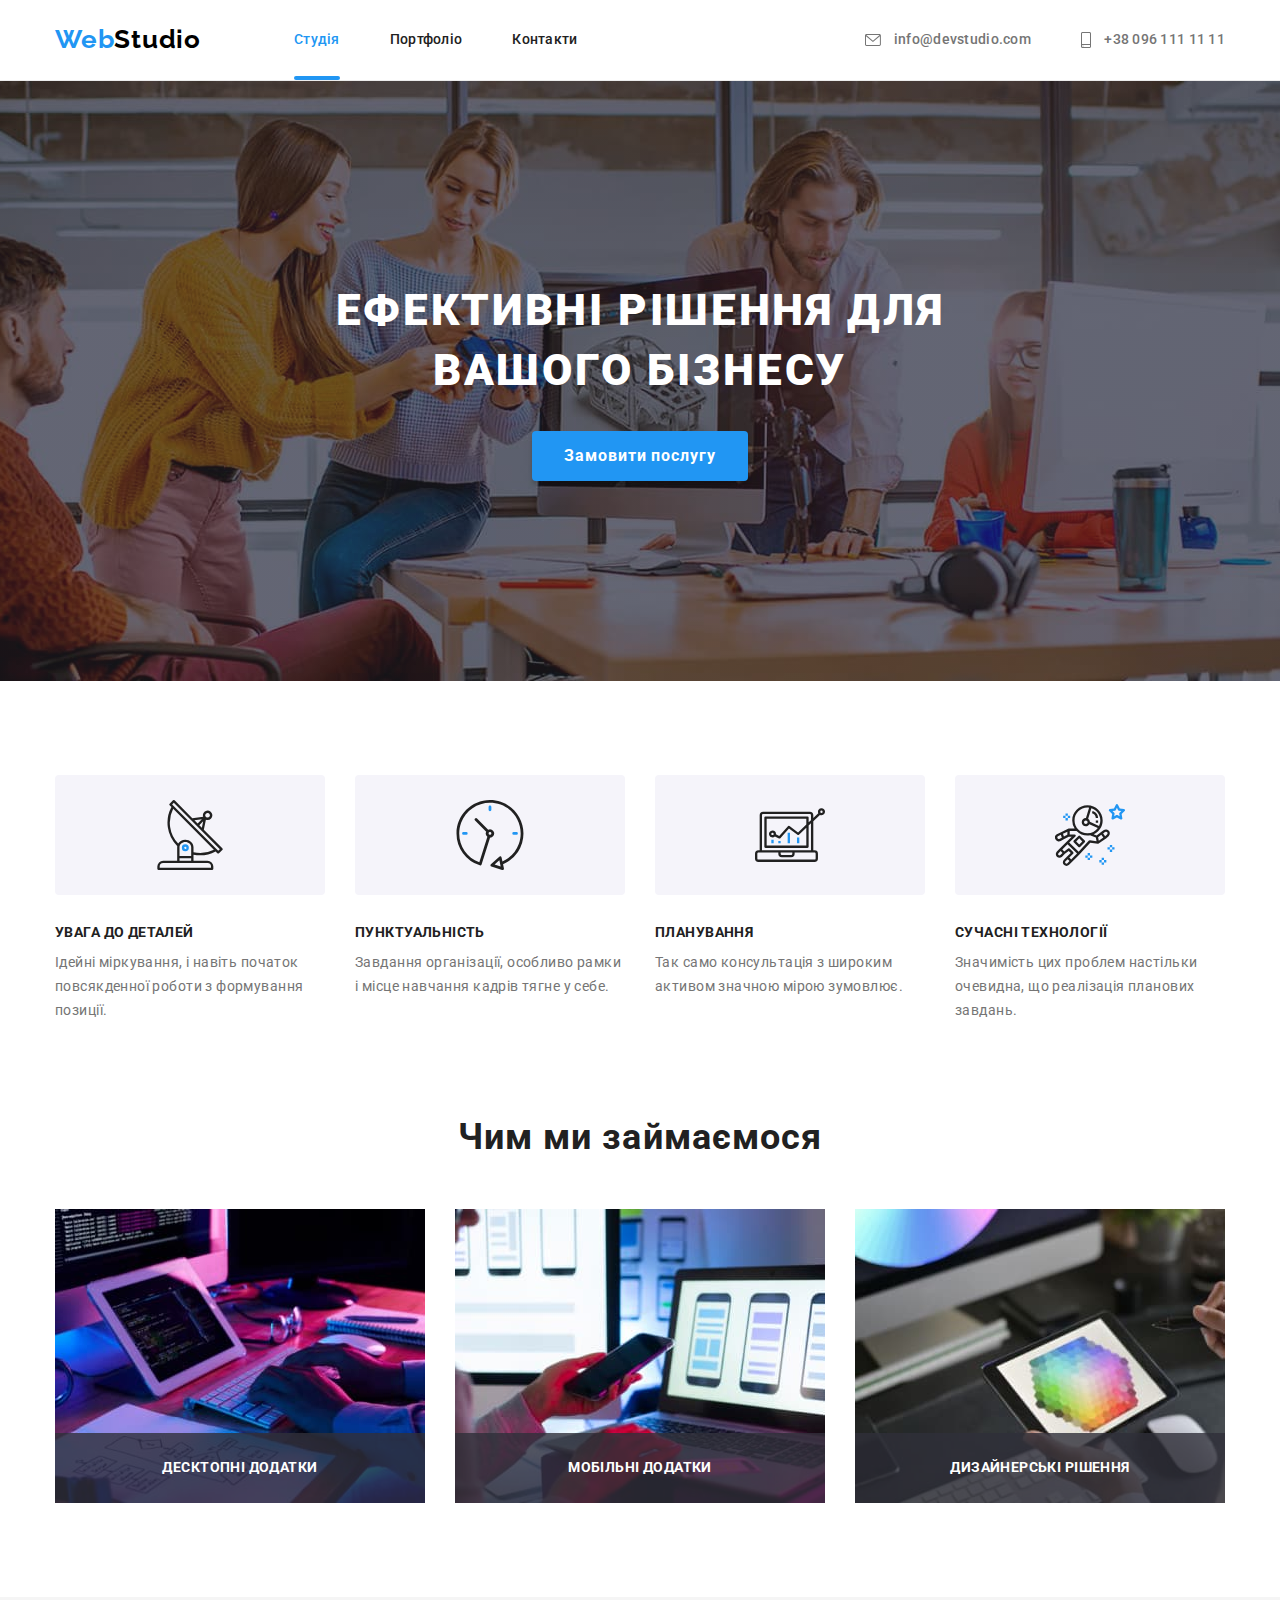
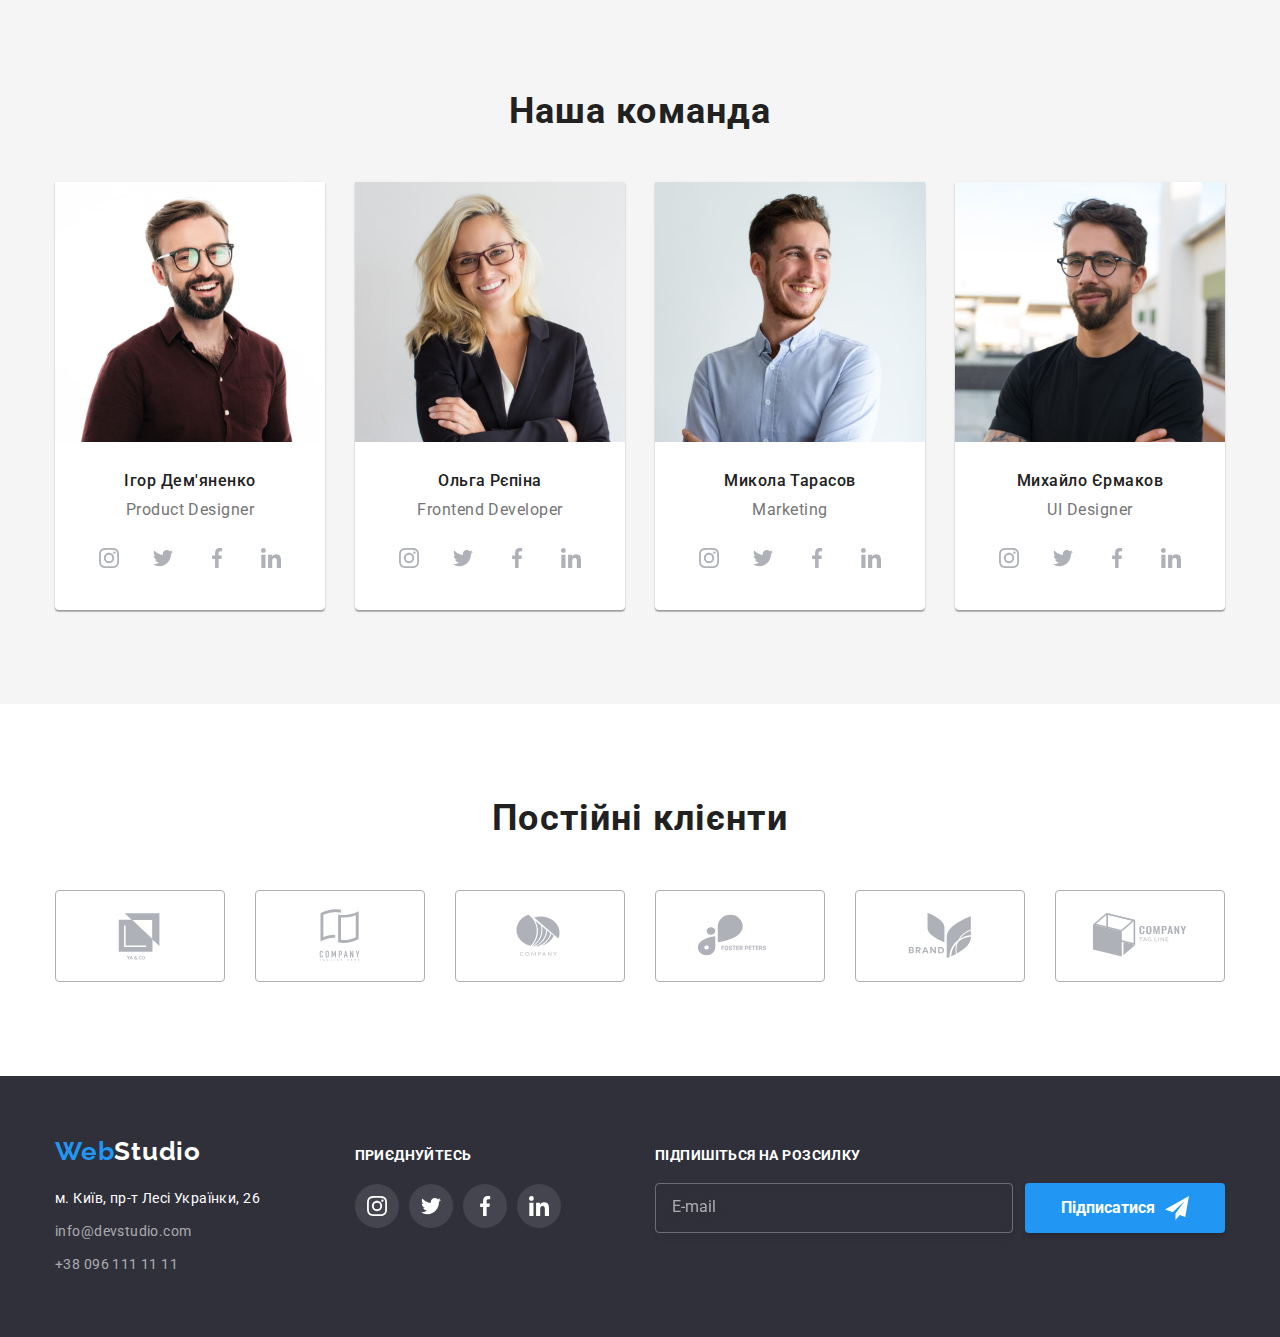
==== commit d9c40a95: "fixed bags" ====
--- a/index.html
+++ b/index.html
@@ -480,8 +480,8 @@
             <svg class="modal-form-own-checkbox" width="16" height="15">
               <use class="modal-form-own-checkbox-icon" href="./images/icons.svg#icon-checkbox"></use>
             </svg>
-            <span class=" modal-form-field-desc-checkbox">Погоджуюся з розсилкою та приймаю &nbsp; <a
-                class="modal-form-field-desc-checkbox-link" href=""> Умови договору</a></span>
+            <span class=" modal-form-field-desc-checkbox">Погоджуюся з розсилкою та приймаю &nbsp;
+              <a class="modal-form-field-desc-checkbox-link" href=""> Умови договору</a></span>
           </label>
           <button type="submit" class="modal-form-submit">Відправити</button>
         </form>
--- a/css/styles.css
+++ b/css/styles.css
@@ -540,8 +540,6 @@
 .footer-modal {
     width: 570px;
     height: 86px;
-    left: 815px;
-    top: 2748px;
 }
 
 .footer-form {
@@ -562,11 +560,10 @@
 
 
 .footer-form-input {
+    font-size: 12px;
 
     width: 358px;
     height: 50px;
-    left: 815px;
-    top: 2784px;
     padding-left: 16px;
     padding-right: 16px;
     margin-right: 12px;
@@ -602,6 +599,10 @@
     box-shadow: 0px 4px 4px rgba(0, 0, 0, 0.15);
     border-radius: 4px;
     border-color: transparent;
+    font-weight: 700;
+    font-size: 16px;
+    line-height: 1.88;
+    cursor: pointer;
     color: #fff;
     transition: background-color var(--transition-dur-and-func);
 
@@ -787,7 +788,6 @@
     left: 50%;
     transform: translate(-50%, -50%);
     width: 528px;
-    height: 581px;
     padding: 40px;
     background: #FFFFFF;
     box-shadow: 0px 1px 3px rgba(0, 0, 0, 0.12), 0px 1px 1px rgba(0, 0, 0, 0.14), 0px 2px 1px rgba(0, 0, 0, 0.2);
@@ -842,6 +842,7 @@
     border-radius: 4px;
     padding-left: 42px;
     transition: border-color var(--transition-dur-and-func);
+    font-size: 12px;
 }
 
 .modal-form-input:focus {
@@ -889,6 +890,7 @@
     resize: none;
     transition: border-color var(--transition-dur-and-func);
     margin-bottom: 20px;
+    font-size: 12px;
 
 }
 
@@ -932,6 +934,8 @@
 .modal-form-own-checkbox {
     left: 9px;
     transform: translateY(23%);
+    transition: fill var(--transition-dur-and-func), box-shadow var(--transition-dur-and-func);
+
 
 }
 
@@ -953,9 +957,13 @@
     display: none;
 }
 
-.modal-form-check:focus+.modal-form-own-check,
-.modal-form-check:focus+.modal-form-own-checkbox {
+.modal-form-check:focus+.modal-form-own-check {
+
     box-shadow: 0 0 0 2px rgba(81, 43, 250, 0.5);
+}
+
+.modal-form-check:focus~.modal-form-own-checkbox {
+    fill: var(--accent-color);
 }
 
 .modal-form-field-desc-checkbox {
@@ -975,10 +983,14 @@
     font-size: 14px;
     line-height: 1.71;
     letter-spacing: 0.03em;
-    text-decoration-line: underline solid;
-
-
+    text-decoration: underline;
     color: var(--accent-color);
+    transition: text-decoration var(--transition-dur-and-func);
+}
+
+.modal-form-field-desc-checkbox-link:hover,
+.modal-form-field-desc-checkbox-link:focus {
+    text-decoration: none;
 }
 
 .modal-form-submit {
